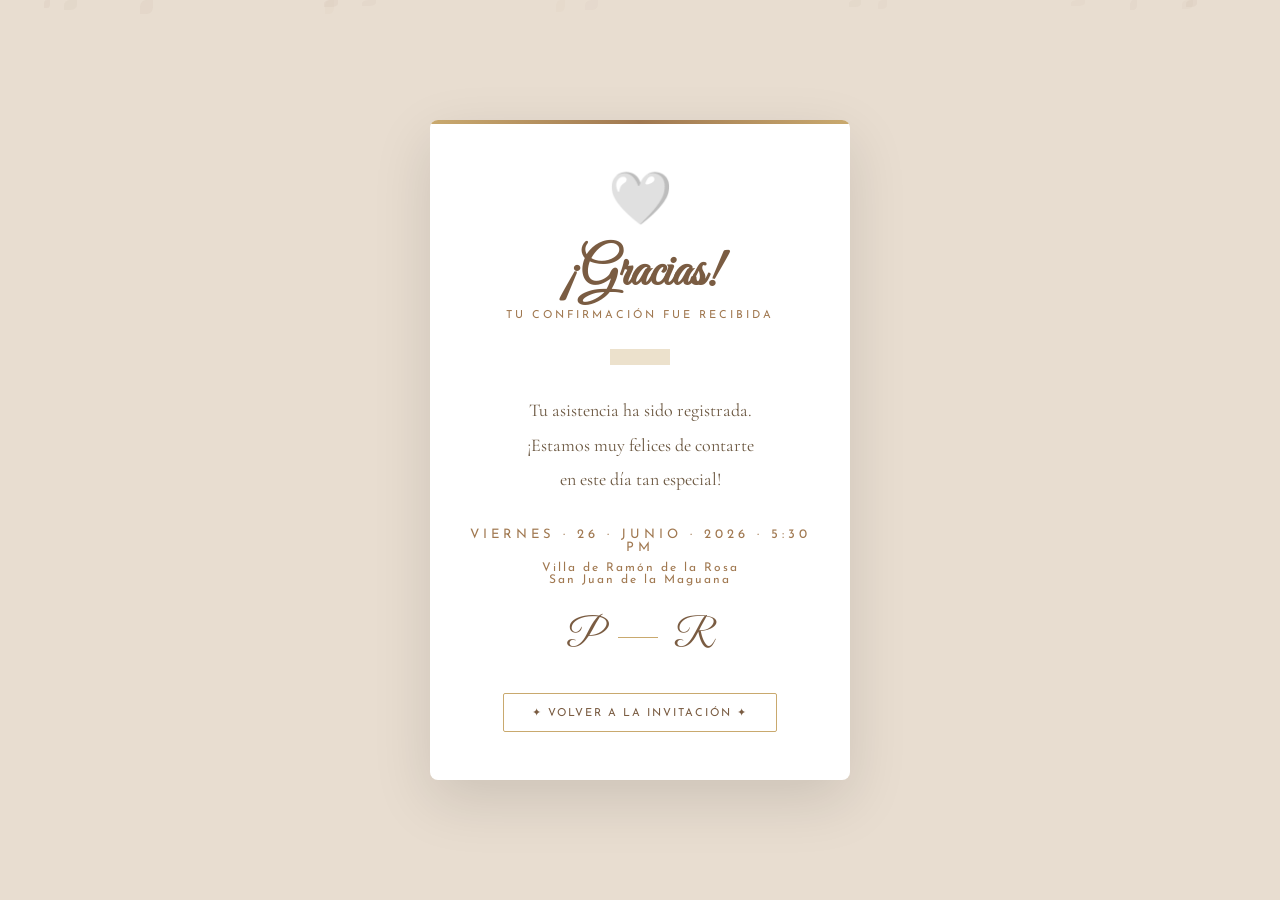
==== gracias.html @ c7c6d0aa "deploy para netlify 6" ====
<!doctype html>
<html lang="es">
  <head>
    <meta charset="UTF-8" />
    <meta name="viewport" content="width=device-width, initial-scale=1.0" />
    <title>¡Gracias! — Pedro Luis & Ruth Esther</title>
    <link
      href="https://fonts.googleapis.com/css2?family=Cormorant+Garamond:ital,wght@0,300;0,400;0,600;1,300;1,400&family=Great+Vibes&family=Josefin+Sans:wght@100;200;300;400&display=swap"
      rel="stylesheet"
    />
    <link rel="stylesheet" href="assets/css/styles.css" />
    <style>
      body {
        min-height: 100vh;
        display: flex;
        align-items: center;
        justify-content: center;
        background: #e8ddd0;
        padding: 40px 20px;
        box-sizing: border-box;
      }
      .gracias-card {
        width: min(420px, 100%);
        background: #fff;
        border-radius: 8px;
        box-shadow: 0 20px 60px rgba(0, 0, 0, 0.12);
        padding: 48px 36px;
        text-align: center;
        position: relative;
        overflow: hidden;
      }
      .gracias-card::before {
        content: "";
        position: absolute;
        top: 0;
        left: 0;
        right: 0;
        height: 4px;
        background: linear-gradient(90deg, #c9a96e, #a07850, #c9a96e);
      }
      .gracias-icon {
        font-size: 52px;
        margin-bottom: 16px;
        display: block;
        animation: pulse 2s ease-in-out infinite;
      }
      @keyframes pulse {
        0%,
        100% {
          transform: scale(1);
        }
        50% {
          transform: scale(1.08);
        }
      }
      .gracias-title {
        font-family: "Great Vibes", cursive;
        font-size: 52px;
        color: #7a5c42;
        line-height: 1.1;
        margin-bottom: 8px;
      }
      .gracias-sub {
        font-family: "Josefin Sans", sans-serif;
        font-size: 11px;
        letter-spacing: 3px;
        text-transform: uppercase;
        color: #a07850;
        margin-bottom: 28px;
      }
      .gracias-msg {
        font-family: "Cormorant Garamond", serif;
        font-size: 18px;
        line-height: 1.9;
        color: #6b5740;
        margin-bottom: 32px;
      }
      .divider {
        width: 60px;
        height: 1px;
        background: #c9a96e;
        margin: 0 auto 28px;
      }
      .gracias-date {
        font-family: "Josefin Sans", sans-serif;
        font-size: 13px;
        letter-spacing: 4px;
        color: #a07850;
        margin-bottom: 8px;
      }
      .gracias-initials {
        display: flex;
        align-items: center;
        justify-content: center;
        gap: 16px;
        margin-top: 28px;
      }
      .gi {
        font-family: "Great Vibes", cursive;
        font-size: 38px;
        color: #7a5c42;
      }
      .gi-sep {
        width: 40px;
        height: 1px;
        background: #c9a96e;
      }
      .btn-volver {
        display: inline-block;
        margin-top: 32px;
        font-family: "Josefin Sans", sans-serif;
        font-size: 11px;
        letter-spacing: 2px;
        text-transform: uppercase;
        color: #7a5c42;
        text-decoration: none;
        border: 1px solid #c9a96e;
        padding: 12px 28px;
        border-radius: 2px;
        transition:
          background 0.2s,
          color 0.2s;
      }
      .btn-volver:hover {
        background: #7a5c42;
        color: #fff;
      }
    </style>
  </head>
  <body>
    <!-- Pétalos de fondo -->
    <div class="petal-bg" id="petals"></div>

    <div class="gracias-card">
      <span class="gracias-icon">🤍</span>
      <h1 class="gracias-title">¡Gracias!</h1>
      <p class="gracias-sub">Tu confirmación fue recibida</p>
      <div class="divider"></div>
      <p class="gracias-msg">
        Tu asistencia ha sido registrada.<br />
        ¡Estamos muy felices de contarte<br />en este día tan especial!
      </p>
      <p class="gracias-date">VIERNES · 26 · JUNIO · 2026 · 5:30 PM</p>
      <p
        style="
          font-family: &quot;Josefin Sans&quot;, sans-serif;
          font-size: 12px;
          letter-spacing: 2px;
          color: #a07850;
        "
      >
        Villa de Ramón de la Rosa<br />San Juan de la Maguana
      </p>
      <div class="gracias-initials">
        <span class="gi">P</span>
        <div class="gi-sep"></div>
        <span class="gi">R</span>
      </div>
      <a href="/" class="btn-volver">✦ Volver a la Invitación ✦</a>
    </div>

    <script>
      // Pétalos decorativos
      (function () {
        const pb = document.getElementById("petals");
        if (!pb) return;
        for (let i = 0; i < 14; i++) {
          const p = document.createElement("div");
          p.className = "petal";
          p.style.cssText = `
            left:${Math.random() * 100}%;
            width:${6 + Math.random() * 8}px;
            height:${6 + Math.random() * 8}px;
            animation-duration:${8 + Math.random() * 12}s;
            animation-delay:${Math.random() * 8}s;
            opacity:${0.1 + Math.random() * 0.2};
          `;
          pb.appendChild(p);
        }
      })();
    </script>
  </body>
</html>
---- assets/css/styles.css ----
*,
*::before,
*::after {
  box-sizing: border-box;
  margin: 0;
  padding: 0;
}

:root {
  --brown: #8b6347;
  --brown-dark: #6b4a32;
  --brown-mid: #a07850;
  --cream: #f5efe6;
  --cream-dark: #ede3d4;
  --white: #fdfaf6;
  --text-dark: #3d2b1a;
  --text-mid: #6b4a32;
}

html {
  scroll-behavior: smooth;
}

body {
  background: #e8ddd0;
  font-family: "Josefin Sans", sans-serif;
  color: var(--text-dark);
  min-height: 100vh;
  display: flex;
  flex-direction: column;
  align-items: center;
}

/* ── PETALS (decorative floating) ── */
.petal-bg {
  position: fixed;
  inset: 0;
  pointer-events: none;
  z-index: 0;
  overflow: hidden;
}
.petal {
  position: absolute;
  width: 8px;
  height: 8px;
  border-radius: 50% 0 50% 0;
  background: rgba(139, 99, 71, 0.18);
  animation: fall linear infinite;
}
@keyframes fall {
  0% {
    transform: translateY(-20px) rotate(0deg);
    opacity: 0;
  }
  10% {
    opacity: 1;
  }
  90% {
    opacity: 0.6;
  }
  100% {
    transform: translateY(110vh) rotate(720deg);
    opacity: 0;
  }
}

/* ── ENVELOPE / CARTA ── */
#envelope-wrapper {
  position: fixed;
  inset: 0;
  z-index: 100;
  display: flex;
  align-items: center;
  justify-content: center;
  background: linear-gradient(135deg, #c9b49a 0%, #a07850 100%);
  transition:
    opacity 0.8s ease,
    visibility 0.8s ease;
}
#envelope-wrapper.hidden {
  opacity: 0;
  visibility: hidden;
}

.envelope {
  width: min(340px, 90vw);
  cursor: pointer;
  position: relative;
  filter: drop-shadow(0 30px 60px rgba(0, 0, 0, 0.35));
  animation: floatEnv 3s ease-in-out infinite;
}
@keyframes floatEnv {
  0%,
  100% {
    transform: translateY(0);
  }
  50% {
    transform: translateY(-12px);
  }
}

.env-body {
  background: var(--brown);
  border-radius: 4px 4px 8px 8px;
  padding: 0 0 40px 0;
  position: relative;
  overflow: hidden;
}
.env-flap {
  width: 100%;
  height: 140px;
  background: var(--brown-dark);
  clip-path: polygon(0 0, 100% 0, 50% 100%);
  border-radius: 4px 4px 0 0;
  display: flex;
  align-items: flex-start;
  justify-content: center;
  padding-top: 18px;
  transition: transform 0.6s ease;
  transform-origin: top center;
  position: relative;
  z-index: 2;
}
.envelope:hover .env-flap {
  transform: rotateX(-160deg);
}

.env-seal {
  width: 56px;
  height: 56px;
  border-radius: 50%;
  background: var(--brown-mid);
  border: 2px solid rgba(255, 255, 255, 0.3);
  display: flex;
  align-items: center;
  justify-content: center;
  position: absolute;
  top: 105px;
  left: 50%;
  transform: translateX(-50%);
  z-index: 3;
  font-family: "Josefin Sans", sans-serif;
  font-weight: 100;
  font-size: 15px;
  letter-spacing: 3px;
  color: var(--cream);
}

.env-names {
  text-align: center;
  padding: 90px 20px 24px;
}
.env-names .script {
  font-family: "Great Vibes", cursive;
  font-size: clamp(34px, 8vw, 48px);
  color: #fff;
  line-height: 1.2;
}
.env-names .amp {
  font-family: "Cormorant Garamond", serif;
  font-size: 26px;
  color: rgba(255, 255, 255, 0.6);
  display: block;
  margin: 4px 0;
}
.env-date-tag {
  text-align: center;
  font-size: 14px;
  letter-spacing: 4px;
  color: rgba(255, 255, 255, 0.55);
  padding-bottom: 28px;
}

.env-cta {
  position: absolute;
  bottom: -52px;
  left: 50%;
  transform: translateX(-50%);
  background: var(--cream);
  color: var(--brown-dark);
  font-family: "Josefin Sans", sans-serif;
  font-weight: 300;
  font-size: 13px;
  letter-spacing: 4px;
  text-transform: uppercase;
  padding: 12px 28px;
  border: none;
  cursor: pointer;
  border-radius: 2px;
  white-space: nowrap;
  animation: pulse 2s ease-in-out infinite;
}
@keyframes pulse {
  0%,
  100% {
    box-shadow: 0 0 0 0 rgba(176, 136, 98, 0.4);
  }
  50% {
    box-shadow: 0 0 0 10px rgba(176, 136, 98, 0);
  }
}

/* ── MAIN CONTENT ── */
#invitation {
  width: min(480px, 100vw);
  position: relative;
  z-index: 1;
  padding-bottom: 60px;
  opacity: 0;
  transition: opacity 1s ease 0.3s;
}
#invitation.visible {
  opacity: 1;
}

/* shared section */
.section {
  width: 100%;
  padding: 48px 32px;
  position: relative;
  overflow: hidden;
}
.section-cream {
  background: var(--cream);
}
.section-brown {
  background: var(--brown);
  color: #fff;
}
.section-white {
  background: var(--white);
}

/* floral deco */
.floral {
  position: absolute;
  font-size: 72px;
  opacity: 0.08;
  pointer-events: none;
}
.floral-tl {
  top: -10px;
  left: -10px;
}
.floral-br {
  bottom: -10px;
  right: -10px;
  transform: rotate(180deg);
}

/* ── HERO ── */
.hero {
  background: var(--brown);
  text-align: center;
  padding: 60px 32px 48px;
  position: relative;
}
.hero-announce {
  font-size: 12px;
  letter-spacing: 6px;
  color: rgba(255, 255, 255, 0.5);
  text-transform: uppercase;
  margin-bottom: 32px;
}
.hero-initials {
  display: flex;
  align-items: center;
  justify-content: center;
  gap: 16px;
  margin-bottom: 32px;
}
.init-letter {
  font-family: "Cormorant Garamond", serif;
  font-size: 64px;
  font-weight: 300;
  color: #fff;
  line-height: 1;
}
.init-sep {
  width: 1px;
  height: 50px;
  background: rgba(255, 255, 255, 0.3);
}
.hero-title {
  font-family: "Great Vibes", cursive;
  font-size: clamp(46px, 11vw, 68px);
  color: #fff;
  line-height: 1.1;
}
.hero-amp {
  font-family: "Cormorant Garamond", serif;
  font-style: italic;
  font-size: 32px;
  color: rgba(255, 255, 255, 0.6);
  display: block;
  margin: 8px 0;
}
.hero-date {
  font-size: 14px;
  letter-spacing: 5px;
  color: rgba(255, 255, 255, 0.5);
  margin-top: 28px;
}

/* photo */
.photo-frame {
  width: 100%;
  aspect-ratio: 4/3;
  background: #c9b49a;
  position: relative;
  overflow: hidden;
  display: flex;
  align-items: center;
  justify-content: center;
}
.photo-frame img {
  width: 100%;
  height: 100%;
  object-fit: cover;
  display: block;
}
.photo-frame::after {
  content: "";
  position: absolute;
  inset: 12px;
  border: 1px solid rgba(255, 255, 255, 0.25);
  pointer-events: none;
  z-index: 1; /* ensure the border overlay sits on top of the image */
}
.photo-placeholder {
  font-family: "Cormorant Garamond", serif;
  font-size: 15px;
  font-style: italic;
  color: rgba(255, 255, 255, 0.5);
  letter-spacing: 2px;
  text-align: center;
  padding: 20px;
}

/* quote */
.quote {
  font-family: "Cormorant Garamond", serif;
  font-style: italic;
  font-size: 19px;
  line-height: 1.7;
  color: var(--text-mid);
  text-align: center;
  padding: 36px 40px;
  position: relative;
}
.quote::before,
.quote::after {
  content: '"';
  font-size: 60px;
  color: var(--brown);
  opacity: 0.15;
  position: absolute;
  font-family: "Cormorant Garamond", serif;
  line-height: 1;
}
.quote::before {
  top: 12px;
  left: 20px;
}
.quote::after {
  content: '"';
  bottom: -10px;
  right: 20px;
}

/* player */
.player {
  display: flex;
  align-items: center;
  justify-content: center;
  gap: 12px;
  padding: 16px 32px 32px;
}
.player-btn {
  width: 42px;
  height: 42px;
  border-radius: 50%;
  border: 1px solid var(--brown-mid);
  background: transparent;
  color: var(--brown-mid);
  cursor: pointer;
  font-size: 14px;
  display: flex;
  align-items: center;
  justify-content: center;
  transition:
    background 0.2s,
    color 0.2s;
}
.player-btn.main {
  width: 52px;
  height: 52px;
  background: var(--brown);
  border-color: var(--brown);
  color: #fff;
  font-size: 19px;
}
.player-btn:hover {
  background: var(--brown);
  color: #fff;
  border-color: var(--brown);
}
.player-line {
  flex: 1;
  max-width: 120px;
  height: 1px;
  background: linear-gradient(
    to right,
    transparent,
    var(--brown-mid),
    transparent
  );
}

/* ── CALENDAR ── */
.section-title {
  font-size: 12px;
  letter-spacing: 5px;
  text-transform: uppercase;
  text-align: center;
  margin-bottom: 28px;
  opacity: 0.6;
}
.section-title-brown {
  color: rgba(255, 255, 255, 0.7);
}

.calendar {
  width: 100%;
  border-collapse: collapse;
  margin-bottom: 32px;
}
.calendar th {
  font-size: 11px;
  letter-spacing: 3px;
  padding: 6px 4px;
  text-align: center;
  color: rgba(255, 255, 255, 0.5);
}
.calendar td {
  font-size: 14px;
  padding: 7px 4px;
  text-align: center;
  color: rgba(255, 255, 255, 0.65);
  font-weight: 300;
  letter-spacing: 1px;
}
.calendar td.today {
  background: var(--cream);
  color: var(--brown-dark);
  border-radius: 50%;
  font-weight: 400;
  position: relative;
}
.calendar td.today::after {
  content: "♥";
  position: absolute;
  font-size: 9px;
  bottom: -2px;
  left: 50%;
  transform: translateX(-50%);
  color: var(--brown-mid);
}

/* ── LUGAR ── */
.icon-ring {
  width: 58px;
  height: 58px;
  border-radius: 50%;
  border: 1px solid var(--brown-mid);
  display: flex;
  align-items: center;
  justify-content: center;
  margin: 0 auto 20px;
  font-size: 26px;
}
.lugar-name {
  font-family: "Cormorant Garamond", serif;
  font-size: 32px;
  font-style: italic;
  text-align: center;
  color: var(--text-dark);
  margin-bottom: 4px;
}
.lugar-time {
  font-size: 26px;
  font-weight: 200;
  letter-spacing: 4px;
  text-align: center;
  color: var(--brown);
  margin-bottom: 8px;
}
.lugar-address {
  font-size: 14px;
  letter-spacing: 2px;
  text-align: center;
  color: var(--text-mid);
  margin-bottom: 28px;
}
.btn-outline {
  display: block;
  margin: 0 auto;
  padding: 10px 28px;
  border: 1px solid var(--brown);
  background: transparent;
  color: var(--brown);
  font-family: "Josefin Sans", sans-serif;
  font-size: 12px;
  letter-spacing: 4px;
  text-transform: uppercase;
  cursor: pointer;
  text-decoration: none;
  border-radius: 2px;
  transition:
    background 0.2s,
    color 0.2s;
  width: fit-content;
}
.btn-outline:hover {
  background: var(--brown);
  color: #fff;
}
.btn-solid {
  display: block;
  margin: 0 auto;
  padding: 12px 32px;
  background: var(--cream);
  color: var(--brown-dark);
  font-family: "Josefin Sans", sans-serif;
  font-size: 12px;
  letter-spacing: 4px;
  text-transform: uppercase;
  cursor: pointer;
  border: none;
  border-radius: 2px;
  transition: background 0.2s;
  width: fit-content;
}
.btn-solid:hover {
  background: #fff;
}

/* ── DRESSCODE ── */
.dress-icon {
  font-size: 52px;
  text-align: center;
  margin-bottom: 12px;
}
.dress-type {
  font-family: "Cormorant Garamond", serif;
  font-size: 26px;
  font-style: italic;
  text-align: center;
  color: var(--text-mid);
  margin-bottom: 20px;
}
.dress-rule {
  font-size: 14px;
  line-height: 1.9;
  letter-spacing: 0.5px;
  color: var(--text-mid);
  text-align: center;
}
.dress-rule strong {
  color: var(--brown-dark);
}

/* ── REGALO ── */
.regalo-item {
  display: flex;
  align-items: flex-start;
  gap: 16px;
  padding: 20px 0;
  border-bottom: 1px solid rgba(255, 255, 255, 0.1);
}
.regalo-item:last-child {
  border-bottom: none;
}
.regalo-icon {
  font-size: 24px;
  flex-shrink: 0;
  margin-top: 2px;
}
.regalo-title {
  font-family: "Cormorant Garamond", serif;
  font-size: 22px;
  font-style: italic;
  color: #fff;
  margin-bottom: 4px;
}
.regalo-desc {
  font-size: 13px;
  letter-spacing: 1px;
  color: rgba(255, 255, 255, 0.55);
  line-height: 1.8;
}

/* ── NOTICE ── */
.notice {
  display: flex;
  align-items: flex-start;
  gap: 14px;
  padding: 24px 32px;
  background: var(--cream-dark);
}
.notice-icon {
  font-size: 28px;
  flex-shrink: 0;
}
.notice-title {
  font-family: "Cormorant Garamond", serif;
  font-size: 20px;
  font-weight: 600;
  color: var(--brown-dark);
  margin-bottom: 4px;
}
.notice-text {
  font-size: 14px;
  line-height: 1.8;
  color: var(--text-mid);
  letter-spacing: 0.3px;
}

/* ── COUNTDOWN ── */
.countdown-wrap {
  background: var(--brown-dark);
  padding: 40px 32px;
  text-align: center;
}
.countdown-label {
  font-size: 12px;
  letter-spacing: 5px;
  color: rgba(255, 255, 255, 0.4);
  text-transform: uppercase;
  margin-bottom: 6px;
}
.countdown-date-big {
  font-family: "Cormorant Garamond", serif;
  font-size: 16px;
  letter-spacing: 4px;
  color: rgba(255, 255, 255, 0.5);
  margin-bottom: 28px;
}
.countdown {
  display: grid;
  grid-template-columns: repeat(4, 1fr);
  gap: 8px;
  max-width: 320px;
  margin: 0 auto 8px;
}
.count-item {
  text-align: center;
}
.count-num {
  font-family: "Cormorant Garamond", serif;
  font-size: 42px;
  font-weight: 300;
  color: #fff;
  line-height: 1;
  display: block;
}
.count-lbl {
  font-size: 11px;
  letter-spacing: 3px;
  color: rgba(255, 255, 255, 0.35);
  text-transform: uppercase;
  display: block;
  margin-top: 4px;
}
.countdown-sep {
  color: rgba(255, 255, 255, 0.2);
  font-size: 32px;
  align-self: center;
  padding-bottom: 8px;
}

/* ── CONFIRMATION FORM ── */
.form-section {
  background: var(--white);
  padding: 48px 32px;
}
.form-title {
  font-family: "Great Vibes", cursive;
  font-size: 38px;
  color: var(--brown);
  text-align: center;
  margin-bottom: 8px;
}
.form-sub {
  font-size: 12px;
  letter-spacing: 4px;
  color: var(--brown-mid);
  text-align: center;
  margin-bottom: 32px;
}
.form-group {
  margin-bottom: 18px;
}
.form-group label {
  display: block;
  font-size: 12px;
  letter-spacing: 3px;
  text-transform: uppercase;
  color: var(--text-mid);
  margin-bottom: 8px;
}
.form-group input,
.form-group select,
.form-group textarea {
  width: 100%;
  padding: 12px 16px;
  background: var(--cream);
  border: 1px solid var(--cream-dark);
  color: var(--text-dark);
  font-family: "Josefin Sans", sans-serif;
  font-size: 14px;
  letter-spacing: 1px;
  outline: none;
  border-radius: 2px;
  transition: border-color 0.2s;
}
.form-group input:focus,
.form-group select:focus,
.form-group textarea:focus {
  border-color: var(--brown-mid);
}
.form-group textarea {
  resize: vertical;
  min-height: 80px;
}
.btn-confirm {
  width: 100%;
  padding: 16px;
  background: var(--brown);
  color: #fff;
  font-family: "Josefin Sans", sans-serif;
  font-size: 13px;
  letter-spacing: 5px;
  text-transform: uppercase;
  border: none;
  cursor: pointer;
  border-radius: 2px;
  margin-top: 8px;
  transition: background 0.2s;
}
.btn-confirm:hover {
  background: var(--brown-dark);
}

.toast {
  display: none;
  background: var(--brown);
  color: #fff;
  padding: 16px 24px;
  border-radius: 4px;
  font-size: 13px;
  letter-spacing: 2px;
  text-align: center;
  margin-top: 16px;
}
.toast.show {
  display: block;
  animation: fadeIn 0.4s ease;
}
@keyframes fadeIn {
  from {
    opacity: 0;
    transform: translateY(8px);
  }
  to {
    opacity: 1;
    transform: translateY(0);
  }
}

/* guest list */
#guest-list-section {
  display: none;
  background: var(--cream);
  padding: 32px;
}
#guest-list-section.visible {
  display: block;
}
.guest-list-title {
  font-family: "Cormorant Garamond", serif;
  font-size: 22px;
  font-style: italic;
  color: var(--brown-dark);
  margin-bottom: 16px;
}
.guest-entry {
  display: flex;
  justify-content: space-between;
  align-items: center;
  padding: 10px 0;
  border-bottom: 1px solid var(--cream-dark);
  font-size: 13px;
  letter-spacing: 1px;
}
.guest-entry .g-name {
  color: var(--text-dark);
}
.guest-entry .g-count {
  color: var(--brown-mid);
}
.guest-entry .g-delete {
  background: none;
  border: none;
  color: #c9a0a0;
  cursor: pointer;
  font-size: 16px;
  padding: 0 4px;
}

/* ── CLOSING ── */
.closing {
  background: var(--brown);
  padding: 48px 32px;
  text-align: center;
}
.closing-script {
  font-family: "Great Vibes", cursive;
  font-size: 42px;
  color: #fff;
  margin-bottom: 8px;
}
.closing-sub {
  font-size: 12px;
  letter-spacing: 5px;
  color: rgba(255, 255, 255, 0.4);
  margin-bottom: 28px;
}
.closing-initials {
  display: flex;
  align-items: center;
  justify-content: center;
  gap: 12px;
}
.ci {
  font-family: "Cormorant Garamond", serif;
  font-size: 36px;
  font-weight: 300;
  color: rgba(255, 255, 255, 0.7);
}
.ci-sep {
  width: 1px;
  height: 32px;
  background: rgba(255, 255, 255, 0.2);
}

/* ── SCROLL REVEAL ── */
.reveal {
  opacity: 0;
  transform: translateY(28px);
  transition:
    opacity 0.7s ease,
    transform 0.7s ease;
}
.reveal.shown {
  opacity: 1;
  transform: translateY(0);
}

/* ── DIVIDER ── */
.divider {
  text-align: center;
  padding: 8px 0;
  font-size: 20px;
  color: var(--brown-mid);
  opacity: 0.35;
  background: var(--cream);
}

/* responsive */
@media (max-width: 360px) {
  .count-num {
    font-size: 28px;
  }
  .hero-title {
    font-size: 36px;
  }
}
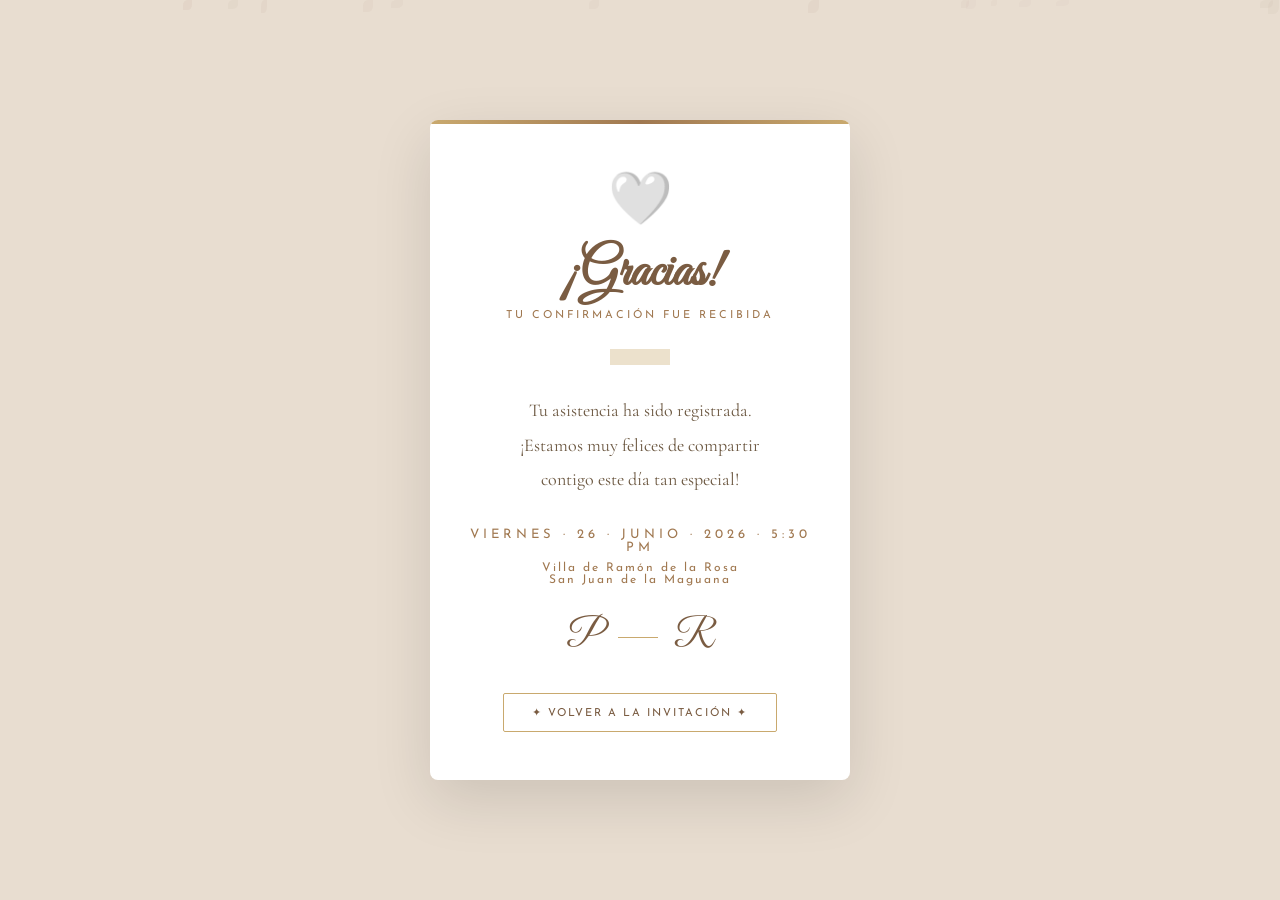
==== commit 7991dd49: "arreglos 2" ====
--- a/gracias.html
+++ b/gracias.html
@@ -138,7 +138,7 @@
       <div class="divider"></div>
       <p class="gracias-msg">
         Tu asistencia ha sido registrada.<br />
-        ¡Estamos muy felices de contarte<br />en este día tan especial!
+        ¡Estamos muy felices de compartir <br />contigo este día tan especial!
       </p>
       <p class="gracias-date">VIERNES · 26 · JUNIO · 2026 · 5:30 PM</p>
       <p
